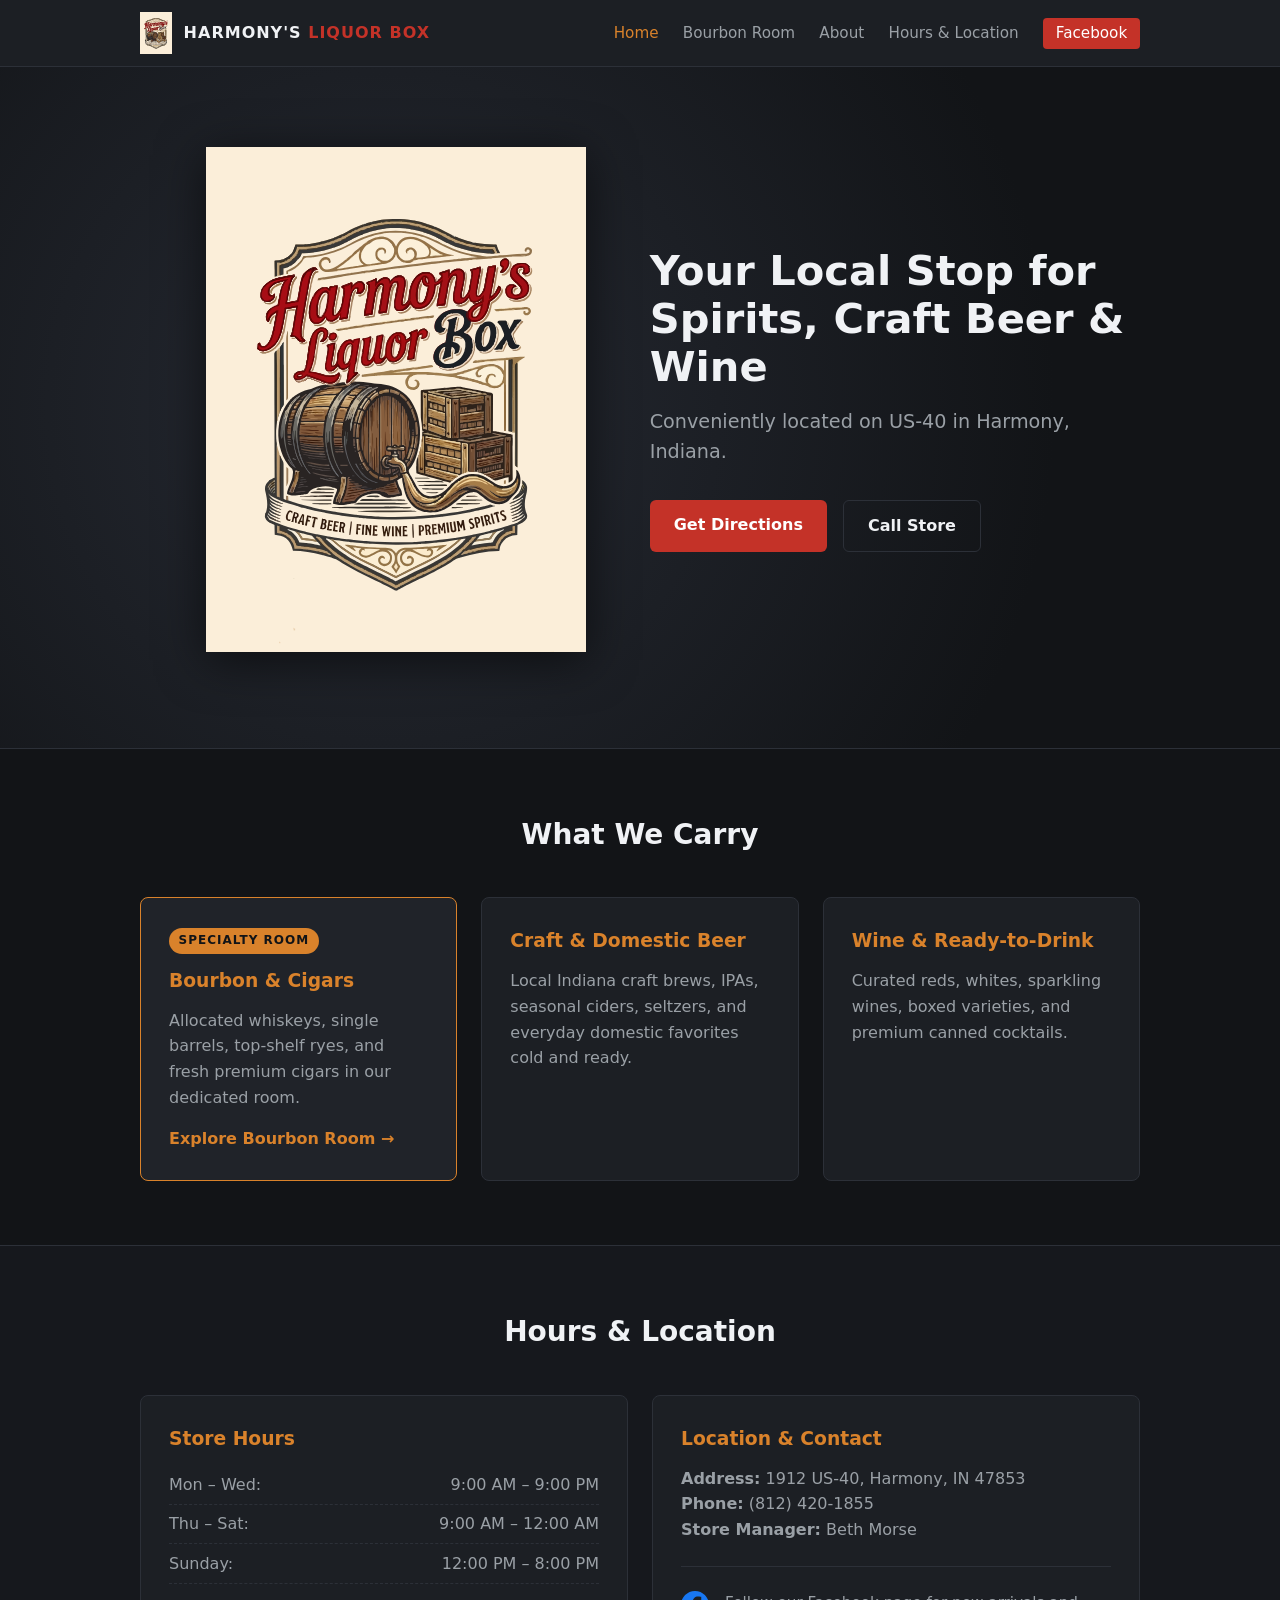
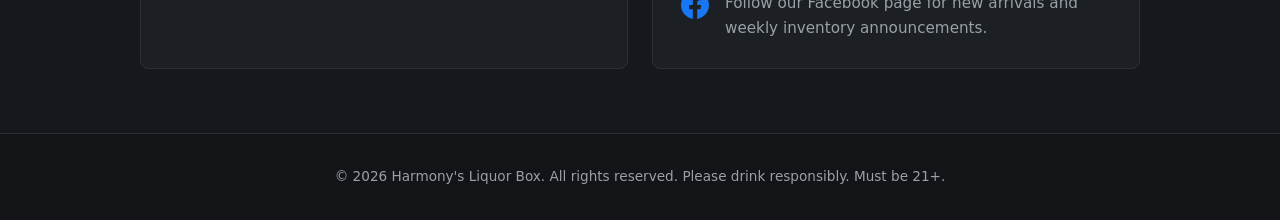
==== index.html @ fa2807ee "Initial commit of website files" ====
<!DOCTYPE html>
<html lang="en">
<head>
  <meta charset="UTF-8">
  <meta name="viewport" content="width=device-width, initial-scale=1.0">
  <title>Harmony's Liquor Box | Harmony, IN</title>
  <meta name="description" content="Harmony's Liquor Box in Harmony, Indiana. Craft beer, fine wine, and premium spirits on US-40.">
  <link rel="stylesheet" href="style.css">
</head>
<body>

  <!-- Navigation / Header -->
  <header class="navbar">
    <div class="container nav-content">
      <a href="index.html" class="logo-link">
        <img src="logo.svg" alt="Harmony's Liquor Box Logo" class="nav-logo">
        <span class="logo-text">HARMONY'S <span>LIQUOR BOX</span></span>
      </a>
      <nav>
        <a href="index.html" class="active">Home</a>
        <a href="bourbon-room.html">Bourbon Room</a>
        <a href="about.html">About</a>
        <a href="#hours">Hours & Location</a>
        <a href="https://www.facebook.com/Harmonysliquorbox40" target="_blank" rel="noopener" class="btn-sm">Facebook</a>
      </nav>
    </div>
  </header>

  <!-- Hero Section (Split Layout) -->
  <section class="hero">
    <div class="container hero-content-split">
      
      <!-- Left Side: Emblem Logo -->
      <div class="hero-logo-wrapper">
        <img src="logo.svg" alt="Harmony's Liquor Box Emblem" class="hero-logo">
      </div>

      <!-- Right Side: Text & Actions -->
      <div class="hero-text-wrapper">
        <h1>Your Local Stop for Spirits, Craft Beer & Wine</h1>
        <p>Conveniently located on US-40 in Harmony, Indiana.</p>
        <div class="hero-actions">
          <a href="https://maps.google.com/?cid=17522379218117080093" target="_blank" rel="noopener" class="btn btn-primary">Get Directions</a>
          <a href="tel:8124201855" class="btn btn-secondary">Call Store</a>
        </div>
      </div>

    </div>
  </section>

  <!-- Product & Special Category Highlights -->
  <section id="selection" class="section">
    <div class="container">
      <h2 class="section-title">What We Carry</h2>
      <div class="grid cards">
        <div class="card card-featured">
          <span class="badge">Specialty Room</span>
          <h3>Bourbon & Cigars</h3>
          <p>Allocated whiskeys, single barrels, top-shelf ryes, and fresh premium cigars in our dedicated room.</p>
          <a href="bourbon-room.html" class="card-link mt-1">Explore Bourbon Room &rarr;</a>
        </div>

        <div class="card">
          <h3>Craft & Domestic Beer</h3>
          <p>Local Indiana craft brews, IPAs, seasonal ciders, seltzers, and everyday domestic favorites cold and ready.</p>
        </div>

        <div class="card">
          <h3>Wine & Ready-to-Drink</h3>
          <p>Curated reds, whites, sparkling wines, boxed varieties, and premium canned cocktails.</p>
        </div>
      </div>
    </div>
  </section>

  <!-- Hours & Location -->
  <section id="hours" class="section bg-alt">
    <div class="container">
      <h2 class="section-title">Hours & Location</h2>
      <div class="grid details-grid">
        
        <div class="info-box">
          <h3>Store Hours</h3>
          <ul class="hours-list">
            <li><span>Mon – Wed:</span> <span>9:00 AM – 9:00 PM</span></li>
            <li><span>Thu – Sat:</span> <span>9:00 AM – 12:00 AM</span></li>
            <li><span>Sunday:</span> <span>12:00 PM – 8:00 PM</span></li>
          </ul>
        </div>

        <div class="info-box">
          <h3>Location & Contact</h3>
          <p><strong>Address:</strong> 1912 US-40, Harmony, IN 47853</p>
          <p><strong>Phone:</strong> (812) 420-1855</p>
          <p><strong>Store Manager:</strong> Beth Morse</p>
          
          <div class="social-follow">
            <a href="https://www.facebook.com/Harmonysliquorbox40" target="_blank" rel="noopener" class="fb-link" aria-label="Follow Harmony's Liquor Box on Facebook">
              <svg viewBox="0 0 24 24" fill="#1877F2" width="28px" height="28px">
                <path d="M24 12.073c0-6.627-5.373-12-12-12s-12 5.373-12 12c0 5.99 4.388 10.954 10.125 11.854v-8.385H7.078v-3.469h3.047V9.43c0-3.007 1.792-4.669 4.533-4.669 1.312 0 2.686.235 2.686.235v2.953H15.83c-1.491 0-1.956.925-1.956 1.874v2.25h3.328l-.532 3.469h-2.796v8.385C19.612 23.027 24 18.062 24 12.073z"/>
              </svg>
            </a>
            <p>Follow our Facebook page for new arrivals and weekly inventory announcements.</p>
          </div>
        </div>

      </div>
    </div>
  </section>

  <!-- Footer -->
  <footer>
    <div class="container footer-content">
      <p>&copy; 2026 Harmony's Liquor Box. All rights reserved. Please drink responsibly. Must be 21+.</p>
    </div>
  </footer>

</body>
</html>
---- style.css ----
:root {
  --bg-dark: #121417;
  --bg-card: #1c1f24;
  --bg-card-alt: #16181d;
  --accent: #c43228;
  --accent-gold: #d9822b;
  --accent-hover: #9e231b;
  --text-main: #f0f2f5;
  --text-muted: #9aa0a6;
  --border: #2c3038;
}

* {
  box-sizing: border-box;
  margin: 0;
  padding: 0;
  font-family: system-ui, -apple-system, BlinkMacSystemFont, "Segoe UI", Roboto, sans-serif;
}

body {
  background-color: var(--bg-dark);
  color: var(--text-main);
  line-height: 1.6;
}

.container {
  width: 90%;
  max-width: 1000px;
  margin: 0 auto;
}

/* Navigation */
.navbar {
  background: var(--bg-card);
  border-bottom: 1px solid var(--border);
  padding: 0.75rem 0;
  position: sticky;
  top: 0;
  z-index: 10;
}

.nav-content {
  display: flex;
  justify-content: space-between;
  align-items: center;
}

.logo-link {
  display: flex;
  align-items: center;
  gap: 0.75rem;
  text-decoration: none;
  color: var(--text-main);
}

.nav-logo {
  height: 42px;
  width: auto;
  object-fit: contain;
}

.logo-text {
  font-weight: 800;
  letter-spacing: 1px;
  font-size: 1rem;
}

.logo-text span {
  color: var(--accent);
}

nav a {
  color: var(--text-muted);
  text-decoration: none;
  margin-left: 1.2rem;
  font-size: 0.95rem;
  transition: color 0.2s;
}

nav a:hover,
nav a.active {
  color: var(--accent-gold);
}

/* Hero Section */
.hero {
  padding: 5rem 0 6rem 0;
  border-bottom: 1px solid var(--border);
  background: radial-gradient(circle at 30% 50%, #262a33 0%, var(--bg-dark) 70%);
}

.hero-content-split {
  display: flex;
  align-items: center;
  justify-content: space-between;
  gap: 4rem;
}

.hero-logo-wrapper {
  flex: 1;
  display: flex;
  justify-content: flex-end;
}

.hero-logo {
  max-width: 380px;
  width: 100%;
  height: auto;
  filter: drop-shadow(0 8px 24px rgba(0, 0, 0, 0.6));
}

.hero-text-wrapper {
  flex: 1.1;
  text-align: left;
}

.hero-text-wrapper h1 {
  font-size: 2.6rem;
  line-height: 1.15;
  margin-bottom: 1rem;
}

.hero-text-wrapper p {
  color: var(--text-muted);
  font-size: 1.2rem;
  margin-bottom: 2rem;
}

.hero-actions {
  display: flex;
  justify-content: flex-start;
  gap: 1rem;
}

/* Subpage Headers */
.page-header {
  padding: 4rem 0 3rem 0;
  text-align: center;
  background: radial-gradient(circle at 50% 20%, #262a33 0%, var(--bg-dark) 80%);
  border-bottom: 1px solid var(--border);
}

.page-header h1 {
  font-size: 2.4rem;
  margin-bottom: 0.5rem;
}

.page-header p {
  color: var(--text-muted);
  font-size: 1.15rem;
  max-width: 650px;
  margin: 0 auto;
}

.page-header.bourbon-theme {
  background: radial-gradient(circle at 50% 20%, #382515 0%, var(--bg-dark) 80%);
}

/* Badges & Highlights */
.badge {
  display: inline-block;
  background-color: var(--accent-gold);
  color: #121417;
  font-weight: 700;
  font-size: 0.75rem;
  text-transform: uppercase;
  letter-spacing: 1px;
  padding: 0.2rem 0.6rem;
  border-radius: 20px;
  margin-bottom: 0.75rem;
}

/* Buttons & Links */
.btn {
  display: inline-block;
  padding: 0.75rem 1.5rem;
  border-radius: 6px;
  text-decoration: none;
  font-weight: 600;
  transition: background 0.2s, border-color 0.2s;
}

.btn-primary {
  background-color: var(--accent);
  color: #fff;
}

.btn-primary:hover {
  background-color: var(--accent-hover);
}

.btn-secondary {
  background-color: transparent;
  border: 1px solid var(--border);
  color: var(--text-main);
}

.btn-secondary:hover {
  background-color: var(--bg-card);
}

.btn-sm {
  background: var(--accent);
  color: #fff !important;
  padding: 0.4rem 0.8rem;
  border-radius: 4px;
}

.card-link {
  display: inline-block;
  color: var(--accent-gold);
  font-weight: 600;
  text-decoration: none;
}

.card-link:hover {
  text-decoration: underline;
}

/* Sections */
.section {
  padding: 4rem 0;
}

.bg-alt {
  background-color: var(--bg-card-alt);
  border-top: 1px solid var(--border);
  border-bottom: 1px solid var(--border);
}

.section-title {
  text-align: center;
  font-size: 1.75rem;
  margin-bottom: 2.5rem;
}

.content-container {
  max-width: 850px;
}

.content-block h2 {
  font-size: 1.8rem;
  color: var(--accent-gold);
  margin-bottom: 1rem;
}

.content-block p {
  font-size: 1.05rem;
  color: var(--text-main);
  margin-bottom: 1rem;
  line-height: 1.7;
}

/* Grid & Cards */
.grid {
  display: grid;
  gap: 1.5rem;
}

.cards {
  grid-template-columns: repeat(auto-fit, minmax(280px, 1fr));
}

.details-grid {
  grid-template-columns: repeat(auto-fit, minmax(320px, 1fr));
}

.card, .info-box {
  background: var(--bg-card);
  padding: 1.75rem;
  border-radius: 8px;
  border: 1px solid var(--border);
}

.card-featured {
  border-color: var(--accent-gold);
  background: #202329;
}

.card h3, .info-box h3 {
  margin-bottom: 0.75rem;
  color: var(--accent-gold);
}

.card p, .info-box p {
  color: var(--text-muted);
}

.highlight-box {
  border-left: 4px solid var(--accent-gold);
  background: #191c21;
}

.cta-banner {
  background: var(--bg-card-alt);
  border: 1px solid var(--border);
  border-radius: 8px;
  padding: 2.5rem;
  text-align: center;
}

.cta-banner h3 {
  font-size: 1.4rem;
  color: var(--accent-gold);
  margin-bottom: 0.5rem;
}

.cta-banner p {
  color: var(--text-muted);
}

/* Hours List */
.hours-list {
  list-style: none;
}

.hours-list li {
  display: flex;
  justify-content: space-between;
  padding: 0.4rem 0;
  border-bottom: 1px dashed var(--border);
  color: var(--text-muted);
}

/* Facebook Icon Block */
.social-follow {
  display: flex;
  align-items: flex-start;
  gap: 1rem;
  margin-top: 1.5rem;
  padding-top: 1.5rem;
  border-top: 1px solid var(--border);
}

.fb-link {
  display: flex;
  align-items: center;
  justify-content: center;
  flex-shrink: 0;
  transition: transform 0.2s;
}

.fb-link:hover {
  transform: scale(1.1);
}

.social-follow p {
  margin: 0;
  font-size: 0.95rem;
}

/* Utility Spacing */
.mt-1 { margin-top: 1rem; }
.mt-3 { margin-top: 2rem; }

/* Footer */
footer {
  padding: 2rem 0;
  text-align: center;
  font-size: 0.85rem;
  color: var(--text-muted);
}

/* Responsive Styles */
@media (max-width: 768px) {
  .hero-content-split {
    flex-direction: column;
    text-align: center;
    gap: 2rem;
  }
  
  .hero-logo-wrapper {
    justify-content: center;
  }
  
  .hero-text-wrapper {
    text-align: center;
  }
  
  .hero-actions {
    justify-content: center;
  }
}

@media (max-width: 600px) {
  .hero-text-wrapper h1 {
    font-size: 2rem;
  }
  .nav-content {
    flex-direction: column;
    gap: 0.75rem;
  }
  nav a {
    margin: 0 0.5rem;
  }
  .hero-logo {
    max-width: 260px;
  }
}

/* Add these classes to style.css for the image showcase */
.showcase-row {
  align-items: center;
  gap: 2.5rem;
}

.showcase-img-box {
  display: flex;
  justify-content: center;
  align-items: center;
}

.bottle-showcase-img {
  width: 100%;
  max-width: 320px;
  height: auto;
  border-radius: 8px;
  border: 1px solid var(--border);
  box-shadow: 0 10px 25px rgba(0, 0, 0, 0.5);
  object-fit: cover;
}

@media (max-width: 768px) {
  .showcase-row {
    grid-template-columns: 1fr;
  }
  .bottle-showcase-img {
    max-width: 240px;
  }
}
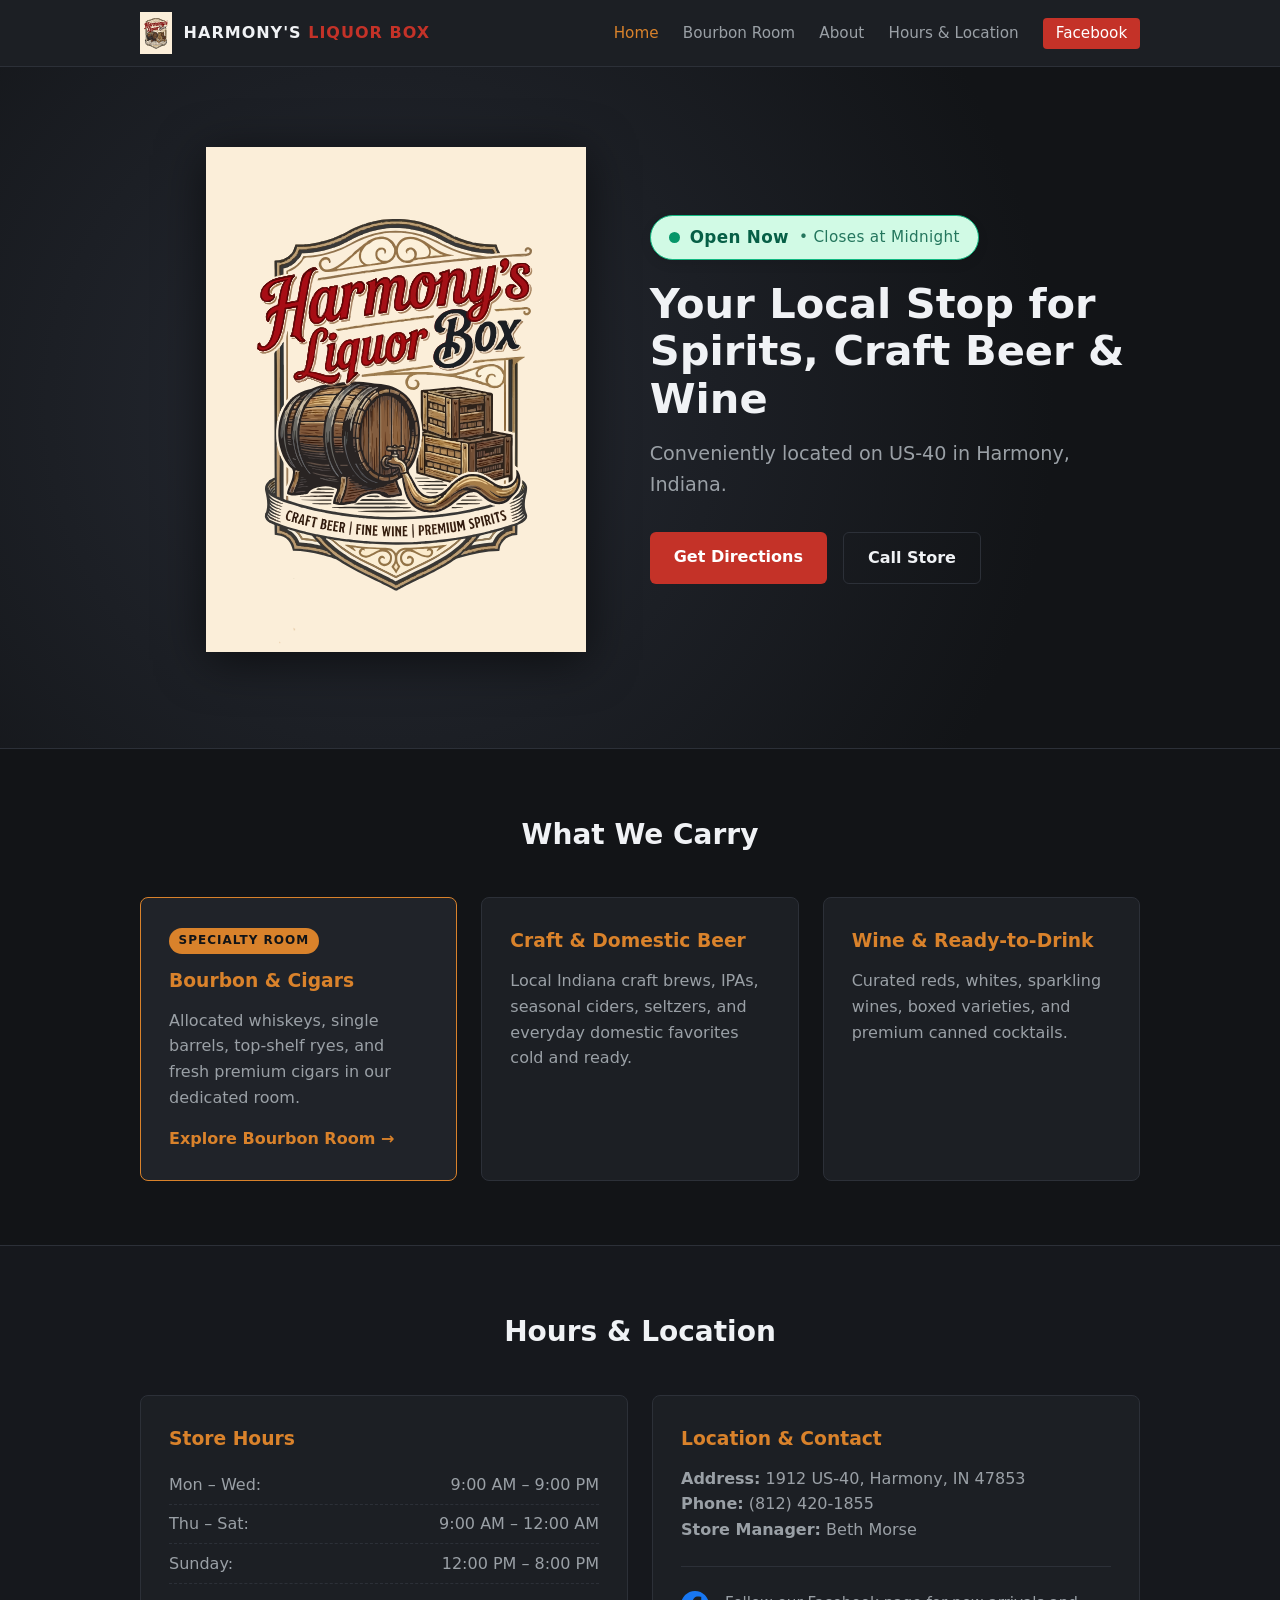
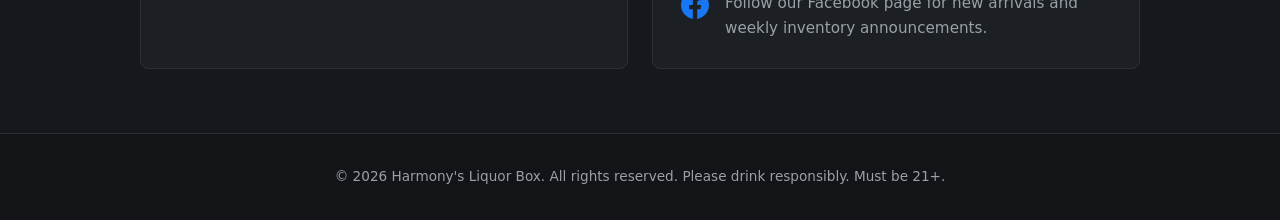
==== commit 0dc1daf2: "Added a open/close sign to show based on hours" ====
--- a/index.html
+++ b/index.html
@@ -6,6 +6,82 @@
   <title>Harmony's Liquor Box | Harmony, IN</title>
   <meta name="description" content="Harmony's Liquor Box in Harmony, Indiana. Craft beer, fine wine, and premium spirits on US-40.">
   <link rel="stylesheet" href="style.css">
+
+  <style>
+    /* Prominent Hero Store Status Banner */
+    .hero-status-pill {
+      display: inline-flex;
+      align-items: center;
+      gap: 10px;
+      padding: 8px 18px;
+      border-radius: 9999px;
+      font-size: 1.05rem;
+      font-weight: 700;
+      letter-spacing: 0.02em;
+      margin-bottom: 1.25rem;
+      box-shadow: 0 4px 12px rgba(0, 0, 0, 0.08);
+      transition: all 0.3s ease;
+    }
+
+    .hero-status-dot {
+      width: 11px;
+      height: 11px;
+      border-radius: 50%;
+      display: inline-block;
+      position: relative;
+    }
+
+    /* Open State - Vibrant Green with Pulse */
+    .hero-status-pill.open {
+      background-color: #d1fae5;
+      color: #065f46;
+      border: 1px solid #10b981;
+    }
+    .hero-status-pill.open .hero-status-dot {
+      background-color: #059669;
+      box-shadow: 0 0 0 0 rgba(16, 185, 129, 0.7);
+      animation: pulse-green 2s infinite;
+    }
+
+    /* Closed State - Vibrant Red with Soft Glow */
+    .hero-status-pill.closed {
+      background-color: #ffe4e6;
+      color: #9f1239;
+      border: 1px solid #f43f5e;
+    }
+    .hero-status-pill.closed .hero-status-dot {
+      background-color: #e11d48;
+      box-shadow: 0 0 8px rgba(225, 29, 72, 0.4);
+    }
+
+    /* Loading State */
+    .hero-status-pill.loading {
+      background-color: #f3f4f6;
+      color: #4b5563;
+      border: 1px solid #d1d5db;
+    }
+    .hero-status-pill.loading .hero-status-dot {
+      background-color: #6b7280;
+    }
+
+    .status-detail {
+      font-weight: 500;
+      opacity: 0.85;
+      font-size: 0.95rem;
+    }
+
+    @keyframes pulse-green {
+      0% {
+        box-shadow: 0 0 0 0 rgba(16, 185, 129, 0.7);
+      }
+      70% {
+        box-shadow: 0 0 0 8px rgba(16, 185, 129, 0);
+      }
+      100% {
+        box-shadow: 0 0 0 0 rgba(16, 185, 129, 0);
+      }
+    }
+  </style>
 </head>
 <body>
 
@@ -37,6 +113,16 @@
 
       <!-- Right Side: Text & Actions -->
       <div class="hero-text-wrapper">
+        
+        <!-- Prominent Live Status Badge -->
+        <div>
+          <div id="store-status-pill" class="hero-status-pill loading">
+            <span class="hero-status-dot"></span>
+            <span id="status-primary">Checking Hours...</span>
+            <span id="status-secondary" class="status-detail"></span>
+          </div>
+        </div>
+
         <h1>Your Local Stop for Spirits, Craft Beer & Wine</h1>
         <p>Conveniently located on US-40 in Harmony, Indiana.</p>
         <div class="hero-actions">
@@ -115,5 +201,56 @@
     </div>
   </footer>
 
+  <!-- Store Status Script -->
+  <script>
+    const STORE_SCHEDULE = {
+      0: { open: 12, close: 20, closeLabel: "8:00 PM", openLabel: "12:00 PM" }, // Sunday
+      1: { open: 9,  close: 21, closeLabel: "9:00 PM", openLabel: "9:00 AM" },  // Monday
+      2: { open: 9,  close: 21, closeLabel: "9:00 PM", openLabel: "9:00 AM" },  // Tuesday
+      3: { open: 9,  close: 21, closeLabel: "9:00 PM", openLabel: "9:00 AM" },  // Wednesday
+      4: { open: 9,  close: 24, closeLabel: "Midnight", openLabel: "9:00 AM" }, // Thursday
+      5: { open: 9,  close: 24, closeLabel: "Midnight", openLabel: "9:00 AM" }, // Friday
+      6: { open: 9,  close: 24, closeLabel: "Midnight", openLabel: "9:00 AM" }  // Saturday
+    };
+
+    const DAY_NAMES = ["Sunday", "Monday", "Tuesday", "Wednesday", "Thursday", "Friday", "Saturday"];
+
+    function updateHeroStoreStatus() {
+      const now = new Date();
+      const currentDay = now.getDay();
+      const currentHour = now.getHours() + (now.getMinutes() / 60);
+
+      const pill = document.getElementById("store-status-pill");
+      const primaryText = document.getElementById("status-primary");
+      const secondaryText = document.getElementById("status-secondary");
+
+      const today = STORE_SCHEDULE[currentDay];
+      const isOpen = currentHour >= today.open && currentHour < today.close;
+
+      pill.classList.remove("open", "closed", "loading");
+
+      if (isOpen) {
+        pill.classList.add("open");
+        primaryText.textContent = "Open Now";
+        secondaryText.textContent = `• Closes at ${today.closeLabel}`;
+      } else {
+        pill.classList.add("closed");
+        primaryText.textContent = "Closed";
+
+        if (currentHour < today.open) {
+          secondaryText.textContent = `• Opens today at ${today.openLabel}`;
+        } else {
+          const nextDayIndex = (currentDay + 1) % 7;
+          const nextDay = STORE_SCHEDULE[nextDayIndex];
+          const nextDayName = (nextDayIndex === (currentDay + 1) % 7) ? DAY_NAMES[nextDayIndex] : "Tomorrow";
+          secondaryText.textContent = `• Opens ${nextDayName} at ${nextDay.openLabel}`;
+        }
+      }
+    }
+
+    updateHeroStoreStatus();
+    setInterval(updateHeroStoreStatus, 60000);
+  </script>
+
 </body>
 </html>
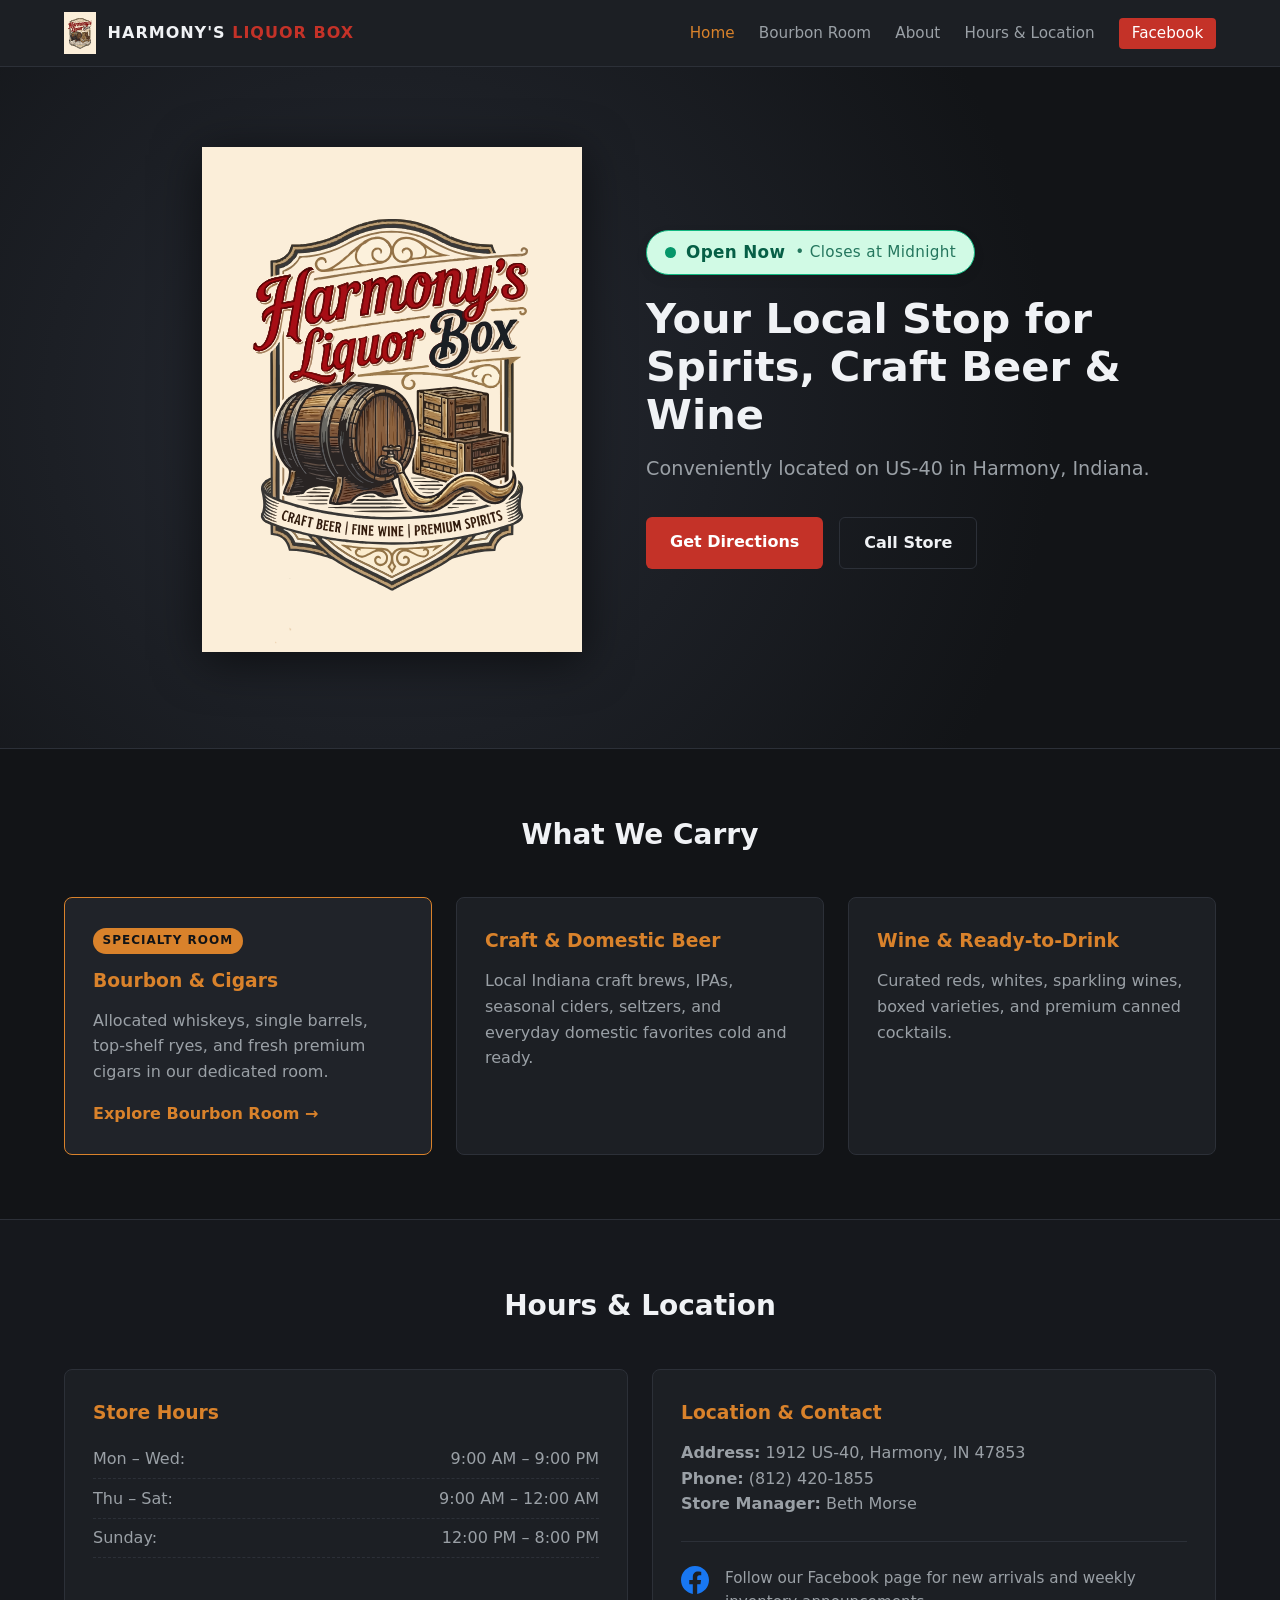
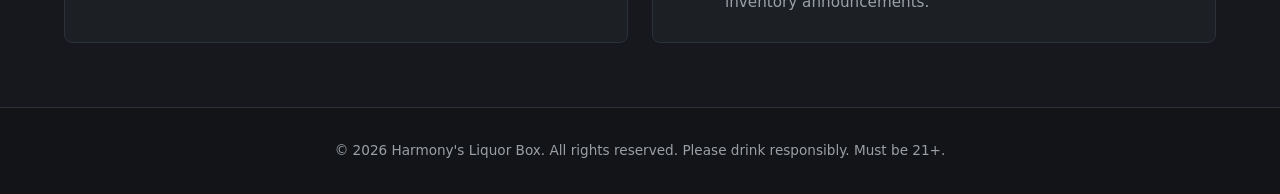
==== commit 7d4f95ac: "admin backend stuff" ====
--- a/index.html
+++ b/index.html
@@ -89,7 +89,7 @@
   <header class="navbar">
     <div class="container nav-content">
       <a href="index.html" class="logo-link">
-        <img src="logo.svg" alt="Harmony's Liquor Box Logo" class="nav-logo">
+        <img src="images/logo.svg" alt="Harmony's Liquor Box Logo" class="nav-logo">
         <span class="logo-text">HARMONY'S <span>LIQUOR BOX</span></span>
       </a>
       <nav>
@@ -108,7 +108,7 @@
       
       <!-- Left Side: Emblem Logo -->
       <div class="hero-logo-wrapper">
-        <img src="logo.svg" alt="Harmony's Liquor Box Emblem" class="hero-logo">
+        <img src="images/logo.svg" alt="Harmony's Liquor Box Emblem" class="hero-logo">
       </div>
 
       <!-- Right Side: Text & Actions -->
--- a/style.css
+++ b/style.css
@@ -25,7 +25,7 @@
 
 .container {
   width: 90%;
-  max-width: 1000px;
+  max-width: 1400px; /* Expanded for desktop real estate */
   margin: 0 auto;
 }
 
@@ -236,6 +236,7 @@
 
 .content-container {
   max-width: 850px;
+  margin: 0 auto; /* Ensures text-heavy pages stay centered inside the new 1400px container */
 }
 
 .content-block h2 {
@@ -427,4 +428,192 @@
   .bottle-showcase-img {
     max-width: 240px;
   }
+}
+
+/* ==========================================================================
+   Bourbon Room & Cigar Speakeasy Theme
+   ========================================================================== */
+body.bourbon-theme-body {
+  background-color: #12100e;
+  color: #e6dfd5;
+}
+
+.bourbon-theme-body header.navbar {
+  background-color: #1c1815;
+  border-bottom: 1px solid #382e26;
+}
+
+.page-header.bourbon-theme {
+  background: radial-gradient(circle at center, #2e2015 0%, #16120e 100%);
+  border-bottom: 1px solid #4a3828;
+  padding: 3.5rem 1rem;
+  text-align: center;
+}
+
+.badge-amber {
+  background-color: #d97706;
+  color: #fff;
+  padding: 4px 12px;
+  border-radius: 9999px;
+  font-size: 0.8rem;
+  font-weight: 700;
+  text-transform: uppercase;
+  letter-spacing: 0.05em;
+  display: inline-block;
+  margin-bottom: 0.75rem;
+}
+
+.showcase-row {
+  background: linear-gradient(145deg, #1c1815, #261f1a);
+  border: 1px solid #423325;
+  border-radius: 12px;
+  padding: 2.5rem;
+  align-items: center;
+  box-shadow: 0 12px 30px rgba(0,0,0,0.5);
+}
+
+.showcase-img-box {
+  display: flex;
+  justify-content: center;
+  align-items: center;
+}
+
+.bottle-showcase-img {
+  max-height: 380px;
+  width: auto;
+  object-fit: contain;
+  filter: drop-shadow(0 12px 24px rgba(0,0,0,0.7));
+  transition: transform 0.35s cubic-bezier(0.25, 1, .5, 1), filter 0.35s ease;
+  cursor: pointer;
+}
+
+.bottle-showcase-img:hover {
+  transform: scale(1.06);
+  filter: drop-shadow(0 18px 32px rgba(217,119,6,0.35));
+}
+
+.tasting-section-title {
+  color: #f59e0b;
+  font-size: 1.85rem;
+  margin-bottom: 0.5rem;
+  border-bottom: 2px solid #382e26;
+  padding-bottom: 0.5rem;
+}
+
+.tasting-grid {
+  display: grid;
+  grid-template-columns: repeat(auto-fit, minmax(320px, 1fr));
+  gap: 1.5rem;
+  margin-top: 1.5rem;
+}
+
+.tasting-card {
+  background: #1c1815;
+  border: 1px solid #382e26;
+  border-radius: 10px;
+  padding: 1.5rem;
+  display: flex;
+  flex-direction: column;
+  justify-content: space-between;
+  box-shadow: 0 4px 16px rgba(0, 0, 0, 0.4);
+  transition: transform 0.2s ease, border-color 0.2s ease;
+}
+
+.tasting-card:hover {
+  transform: translateY(-4px);
+  border-color: #d97706;
+}
+
+.tasting-card-header {
+  display: flex;
+  justify-content: space-between;
+  align-items: flex-start;
+  margin-bottom: 0.75rem;
+}
+
+.tasting-card-header h3 {
+  margin: 0;
+  color: #fbbf24;
+  font-size: 1.3rem;
+}
+
+.proof-badge {
+  background-color: #2b221a;
+  border: 1px solid #523e2b;
+  color: #d97706;
+  font-size: 0.75rem;
+  font-weight: 700;
+  padding: 2px 8px;
+  border-radius: 4px;
+  white-space: nowrap;
+}
+
+.flavor-pills {
+  display: flex;
+  flex-wrap: wrap;
+  gap: 6px;
+  margin: 0.75rem 0 1rem 0;
+}
+
+.flavor-pill {
+  background-color: #261e18;
+  border: 1px solid #4a3828;
+  color: #e6dfd5;
+  font-size: 0.75rem;
+  padding: 3px 8px;
+  border-radius: 9999px;
+}
+
+.notes-block {
+  background: #14110e;
+  border-left: 3px solid #d97706;
+  padding: 0.75rem 1rem;
+  border-radius: 0 6px 6px 0;
+  font-size: 0.88rem;
+  margin-bottom: 1rem;
+  line-height: 1.5;
+}
+
+.notes-block p {
+  margin: 4px 0;
+}
+
+.notes-label {
+  color: #fbbf24;
+  font-weight: 600;
+}
+
+.cigar-pairing-box {
+  background: linear-gradient(135deg, #2b1f17, #1f1712);
+  border: 1px dashed #78583c;
+  border-radius: 8px;
+  padding: 0.85rem 1rem;
+  font-size: 0.85rem;
+}
+
+.cigar-pairing-title {
+  display: flex;
+  align-items: center;
+  gap: 6px;
+  color: #f59e0b;
+  font-weight: 700;
+  margin-bottom: 4px;
+  text-transform: uppercase;
+  font-size: 0.75rem;
+  letter-spacing: 0.05em;
+}
+
+.bourbon-theme-body .card {
+  background: #1c1815;
+  border: 1px solid #382e26;
+}
+
+.bourbon-theme-body .highlight-box {
+  background: linear-gradient(145deg, #241b14, #1a1410);
+  border: 1px solid #5a402d;
+}
+
+.bourbon-theme-body footer {
+  background-color: #0d0b0a;
+  border-top: 1px solid #29211a;
 }
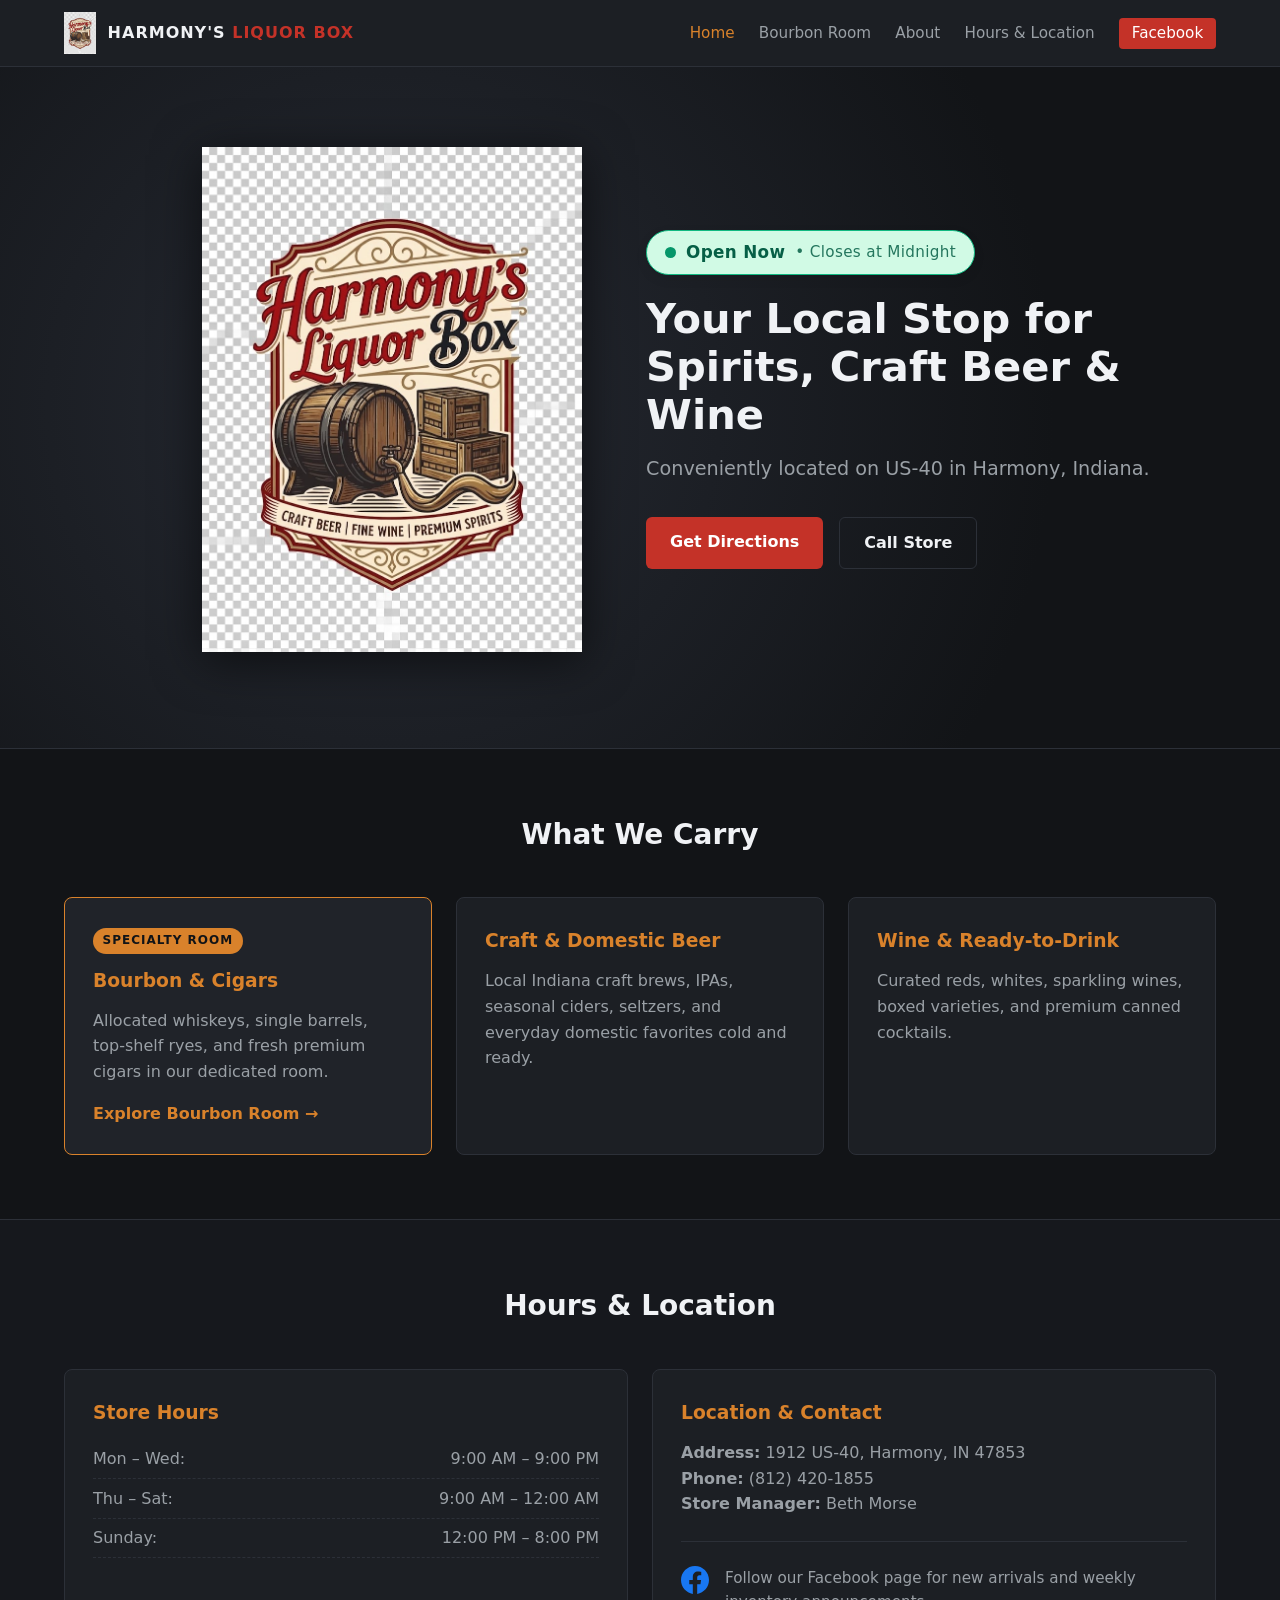
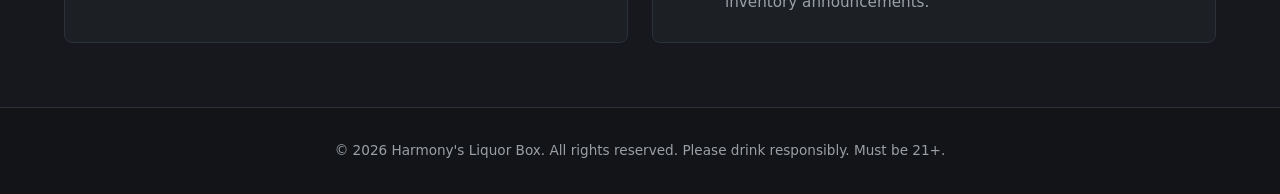
==== commit b20103a1: "new logo file" ====
--- a/index.html
+++ b/index.html
@@ -89,7 +89,7 @@
   <header class="navbar">
     <div class="container nav-content">
       <a href="index.html" class="logo-link">
-        <img src="images/logo.svg" alt="Harmony's Liquor Box Logo" class="nav-logo">
+        <img src="images/logo.png" alt="Harmony's Liquor Box Logo" class="nav-logo">
         <span class="logo-text">HARMONY'S <span>LIQUOR BOX</span></span>
       </a>
       <nav>
@@ -108,7 +108,7 @@
       
       <!-- Left Side: Emblem Logo -->
       <div class="hero-logo-wrapper">
-        <img src="images/logo.svg" alt="Harmony's Liquor Box Emblem" class="hero-logo">
+        <img src="images/logo.png" alt="Harmony's Liquor Box Emblem" class="hero-logo">
       </div>
 
       <!-- Right Side: Text & Actions -->
